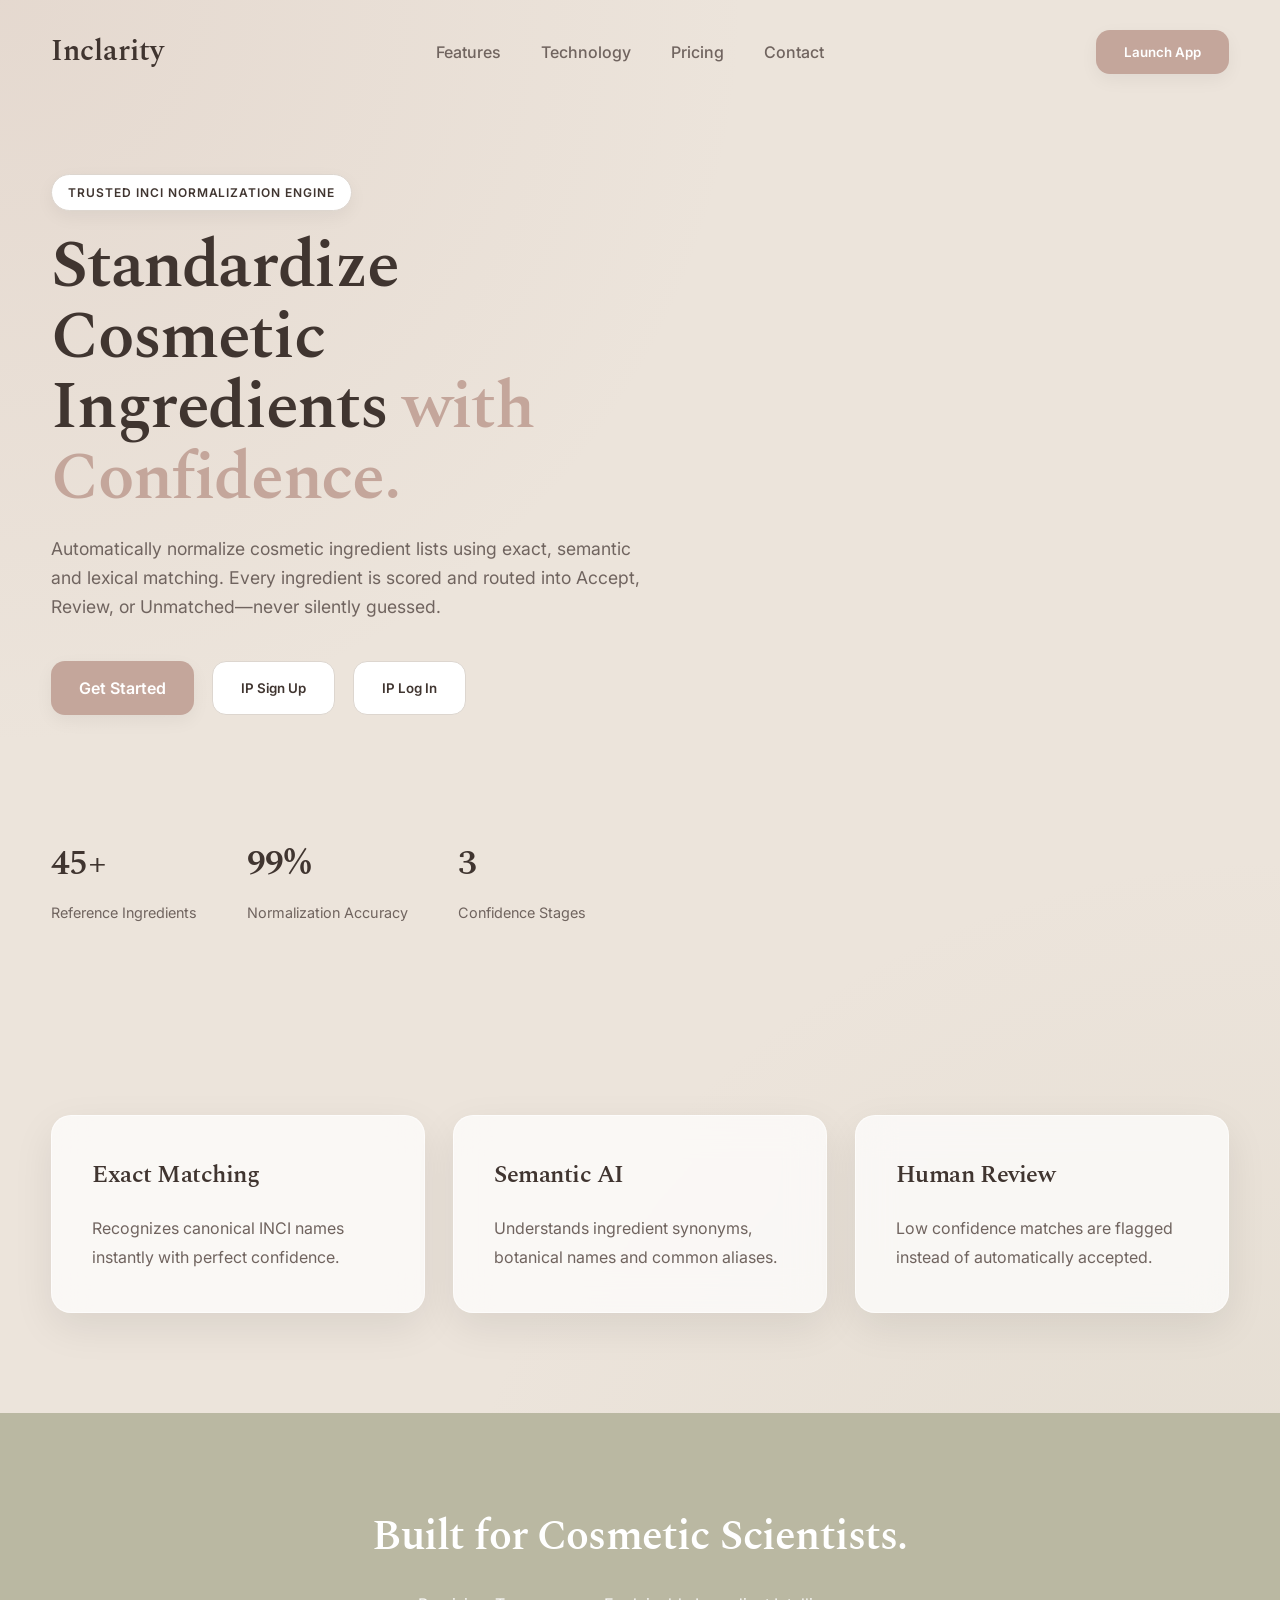
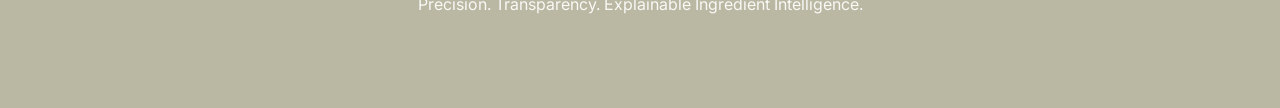
==== ingredient_normalizer/frontend/homepage.html @ b9926842 "Intial Code" ====
<!DOCTYPE html>
<html lang="en">

<head>
    <meta charset="UTF-8">
    <meta name="viewport" content="width=device-width, initial-scale=1.0">
    <title>Cosmetic Ingredient Assay</title>

    <link rel="preconnect" href="https://fonts.googleapis.com">
    <link href="https://fonts.googleapis.com/css2?family=Inter:wght@300;400;500;600;700;800&display=swap"
        rel="stylesheet">

    <link rel="stylesheet" href="styles.css">

</head>

<body>

    <nav>

        <div class="logo">
            Inclarity
        </div>

        <ul>

            <li><a href="#">Features</a></li>
            <li><a href="#">Technology</a></li>
            <li><a href="#">Pricing</a></li>
            <li><a href="#">Contact</a></li>

        </ul>

        <button class="nav-btn">
            Launch App
        </button>

    </nav>


    <header class="hero">

        <div class="hero-left">

            <span class="badge">
                Trusted INCI Normalization Engine
            </span>

            <h1>

                Standardize Cosmetic Ingredients
                <span>with Confidence.</span>

            </h1>

            <p>

                Automatically normalize cosmetic ingredient lists using
                exact, semantic and lexical matching. Every ingredient is
                scored and routed into Accept, Review, or Unmatched—never
                silently guessed.

            </p>

            <div class="buttons">

                <div class="buttons">

                    <a href="/app" class="primary">
                        Get Started
                    </a>

                    <button class="secondary">
                        IP Sign Up
                    </button>
 <button class="secondary">
                    IP Log In
                </button>
                </div>

               

            </div>

            <div class="stats">

                <div>
                    <h2>45+</h2>
                    <span>Reference Ingredients</span>
                </div>

                <div>
                    <h2>99%</h2>
                    <span>Normalization Accuracy</span>
                </div>

                <div>
                    <h2>3</h2>
                    <span>Confidence Stages</span>
                </div>

            </div>

        </div>

<!--
        <div class="hero-right">

            <div class="glass-card">

                <div class="top">

                    <h3>Ingredient Assay</h3>

                    <span class="status">
                        Engine Ready
                    </span>

                </div>

                <textarea>Aqua (Water), Glycerine, Vitamin C,
glycrol, Sodium Hyaluronate,
Fragrance, Unicorn Extract</textarea>

                <button>
                    Analyze Ingredients
                </button>

            </div>
-->

        </div>

    </header>


    <section class="features">

        <div class="feature">

            <h3>Exact Matching</h3>

            <p>
                Recognizes canonical INCI names instantly with perfect confidence.
            </p>

        </div>

        <div class="feature">

            <h3>Semantic AI</h3>

            <p>
                Understands ingredient synonyms, botanical names and common aliases.
            </p>

        </div>

        <div class="feature">

            <h3>Human Review</h3>

            <p>
                Low confidence matches are flagged instead of automatically accepted.
            </p>

        </div>

    </section>


    <footer class="footer-home">

        <h2>Built for Cosmetic Scientists.</h2>

        <p>
            Precision. Transparency. Explainable Ingredient Intelligence.
        </p>

    </footer>

</body>

</html>
---- ingredient_normalizer/frontend/styles.css ----
/* ==========================================================
   SHARED STYLESHEET
   Part 1 — Global Theme
   ========================================================== */

/* ---------- Google Fonts ---------- */
@import url('https://fonts.googleapis.com/css2?family=Inter:wght@300;400;500;600;700;800&family=Spectral:wght@400;500;600;700&family=IBM+Plex+Mono:wght@400;500;600&display=swap');

/* ---------- Variables ---------- */

:root{

    --paper:#ECE4DB;
    --panel:#F8F5F2;
    --surface:#ffffff;

    --rose:#C4A69B;
    --stone:#B8AB9C;
    --parchment:#CFC8BE;
    --olive:#BAB8A2;

    --line:#DDD6CF;
    --line-strong:#C7BEB6;

    --ink:#403530;
    --muted:#70645F;
    --faint:#9B9088;

    --mark:#A27F73;
    --mark-soft:#F3EAE6;

    --pass:#7B9870;
    --pass-bg:#EEF5EB;

    --caution:#C09A58;
    --caution-bg:#FCF5E7;

    --fail:#B96A5D;
    --fail-bg:#FBEDEA;

    --radius:20px;
    --radius-sm:14px;

    --shadow-sm:0 6px 18px rgba(0,0,0,.05);
    --shadow:0 14px 40px rgba(0,0,0,.08);
    --shadow-lg:0 30px 70px rgba(0,0,0,.10);

    --font-display:"Spectral",serif;
    --font-body:"Inter",sans-serif;
    --font-mono:"IBM Plex Mono",monospace;

}

/* ---------- Reset ---------- */

*{
    margin:0;
    padding:0;
    box-sizing:border-box;
}

html{
    scroll-behavior:smooth;
}

body{

    font-family:var(--font-body);

    color:var(--ink);

    background:

    radial-gradient(circle at top left,
    rgba(196,166,155,.18),
    transparent 35%),

    radial-gradient(circle at bottom right,
    rgba(186,184,162,.18),
    transparent 40%),

    var(--paper);

    line-height:1.65;

    -webkit-font-smoothing:antialiased;

}

/* ---------- Typography ---------- */

h1,h2,h3,h4{

    font-family:var(--font-display);

    font-weight:600;

    color:var(--ink);

    letter-spacing:-.02em;

}

p{

    color:var(--muted);

}

a{

    text-decoration:none;

    color:inherit;

}

img{

    max-width:100%;

    display:block;

}

button{

    font-family:inherit;

    cursor:pointer;

    transition:.25s ease;

}

/* ---------- Layout ---------- */

.container{

    width:min(1150px,92%);

    margin:auto;

}

section{

    padding:90px 0;

}

/* ---------- Glass Card ---------- */

.glass{

    background:rgba(255,255,255,.72);

    backdrop-filter:blur(18px);

    -webkit-backdrop-filter:blur(18px);

    border:1px solid rgba(255,255,255,.6);

    box-shadow:var(--shadow);

    border-radius:var(--radius);

}

/* ---------- Buttons ---------- */

.btn,
.primary,
.secondary,
.nav-btn,
.btn-assay,
.btn-assay-outline{

    padding:14px 28px;

    border-radius:14px;

    font-weight:600;

    transition:.25s;

}

.primary,
.nav-btn,
.btn-assay{

    background:var(--rose);

    color:white;

    border:none;

    box-shadow:var(--shadow-sm);

}

.primary:hover,
.nav-btn:hover,
.btn-assay:hover{

    background:#b69489;

    transform:translateY(-2px);

}

.secondary,
.btn-assay-outline{

    background:white;

    border:1px solid var(--line);

    color:var(--ink);

}

.secondary:hover,
.btn-assay-outline:hover{

    border-color:var(--rose);

    color:var(--rose);

    transform:translateY(-2px);

}

/* ---------- Cards ---------- */

.card,
.feature,
.summary-item,
.result-row,
.input-panel,
.glass-card{

    background:rgba(255,255,255,.72);

    backdrop-filter:blur(18px);

    -webkit-backdrop-filter:blur(18px);

    border:1px solid rgba(255,255,255,.55);

    border-radius:20px;

    box-shadow:var(--shadow);

    transition:.25s;

}

.card:hover,
.feature:hover,
.summary-item:hover,
.result-row:hover,
.glass-card:hover{

    transform:translateY(-4px);

}

/* ---------- Badge ---------- */

.badge{

    display:inline-flex;

    align-items:center;

    gap:8px;

    padding:8px 16px;

    border-radius:999px;

    background:white;

    border:1px solid var(--line);

    box-shadow:var(--shadow-sm);

    font-size:.75rem;

    font-weight:600;

    letter-spacing:.08em;

    text-transform:uppercase;

}

/* ---------- Responsive ---------- */

@media(max-width:768px){

    section{

        padding:60px 0;

    }

    .container{

        width:92%;

    }

}

/* ==========================================================
   PART 2 — HOMEPAGE
   ========================================================== */

/* ---------- Navigation ---------- */

nav{

    width:min(1200px,92%);
    margin:auto;

    padding:28px 0;

    display:flex;
    align-items:center;
    justify-content:space-between;

}

.logo{

    font-family:var(--font-display);
    font-size:1.8rem;
    font-weight:600;
    color:var(--ink);

}

nav ul{

    list-style:none;

    display:flex;

    align-items:center;

    gap:40px;

}

nav a{

    color:var(--muted);

    font-weight:500;

    transition:.25s;

}

nav a:hover{

    color:var(--rose);

}

/* ---------- Hero ---------- */

.hero{

    width:min(1200px,92%);
    margin:70px auto 100px;

    display:grid;

    grid-template-columns:1.1fr .9fr;

    gap:70px;

    align-items:center;

}

.hero h1{

    font-size:4.2rem;

    line-height:1.05;

    margin:20px 0;

}

.hero h1 span{

    color:var(--rose);

}

.hero p{

    max-width:620px;

    font-size:1.1rem;

    margin-bottom:40px;

}

.buttons{

    display:flex;

    gap:18px;

    margin-bottom:60px;

}

/* ---------- Statistics ---------- */

.stats{

    display:flex;

    gap:50px;

    flex-wrap:wrap;

}

.stats div{

    min-width:120px;

}

.stats h2{

    font-size:2.2rem;

    margin-bottom:6px;

}

.stats span{

    font-size:.9rem;

    color:var(--muted);

}

/* ---------- Glass Assay Card ---------- */

.glass-card{

    padding:35px;

}

.top{

    display:flex;

    justify-content:space-between;

    align-items:center;

    margin-bottom:25px;

}

.top h3{

    font-size:1.5rem;

}

.status{

    background:var(--olive);

    color:white;

    padding:8px 14px;

    border-radius:999px;

    font-size:.75rem;

    font-weight:600;

}

.glass-card textarea{

    width:100%;

    height:230px;

    resize:none;

    border:none;

    border-radius:16px;

    padding:20px;

    font-family:var(--font-body);

    background:white;

    box-shadow:inset 0 0 0 1px var(--line);

    margin-bottom:22px;

}

.glass-card textarea:focus{

    outline:none;

    box-shadow:
    inset 0 0 0 1px var(--rose),
    0 0 0 4px rgba(196,166,155,.18);

}

.glass-card button{

    width:100%;

    padding:16px;

    border:none;

    border-radius:16px;

    background:var(--rose);

    color:white;

    font-size:1rem;

    font-weight:600;

}

.glass-card button:hover{

    background:#b69489;

}

/* ---------- Features ---------- */

.features{

    width:min(1200px,92%);
    margin:auto;

    display:grid;

    grid-template-columns:repeat(3,1fr);

    gap:28px;

    padding-bottom:100px;

}

.feature{

    padding:40px;

}

.feature h3{

    margin-bottom:18px;

    font-size:1.5rem;

}

.feature p{

    line-height:1.8;

}

/* ---------- Footer ---------- */

footer{

    background:var(--olive);

    color:white;

    text-align:center;

    padding:90px 20px;

}

footer h2{

    color:white;

    font-size:2.6rem;

    margin-bottom:20px;

}

footer p{

    color:white;

    opacity:.9;

    max-width:650px;

    margin:auto;

}

/* ---------- Responsive ---------- */

@media(max-width:1000px){

    nav ul{

        display:none;

    }

    .hero{

        grid-template-columns:1fr;

        gap:50px;

    }

    .hero h1{

        font-size:3rem;

    }

    .features{

        grid-template-columns:1fr;

    }

    .stats{

        gap:30px;

    }

}

@media(max-width:600px){

    .buttons{

        flex-direction:column;

    }

    .stats{

        flex-direction:column;

    }

    .hero h1{

        font-size:2.4rem;

    }

}

/* ==========================================================
   PART 3 — INCI NORMALIZER APP
   ========================================================== */

/* ---------- Header ---------- */

.header{
    margin-bottom:40px;
}

.eyebrow{
    display:inline-block;
    color:var(--rose);
    font-family:var(--font-mono);
    text-transform:uppercase;
    letter-spacing:.12em;
    font-size:.75rem;
    margin-bottom:10px;
}

.display-title{
    font-size:3rem;
    line-height:1.05;
    margin-bottom:18px;
}

.subtitle{
    max-width:60ch;
    color:var(--muted);
    margin-bottom:22px;
}

.rule{
    border:none;
    border-top:1px solid var(--line);
    margin:22px 0;
}

/* ---------- Engine Status ---------- */

.engine-status{
    display:inline-flex;
    align-items:center;
    gap:10px;
    padding:10px 18px;
    background:#fff;
    border-radius:999px;
    border:1px solid var(--line);
    box-shadow:var(--shadow-sm);
    font-size:.85rem;
}

.status-dot{
    width:10px;
    height:10px;
    border-radius:50%;
    background:var(--pass);
}

/* ---------- Input Panel ---------- */

.input-panel{
    padding:30px;
    margin-bottom:35px;
}

.label{
    display:block;
    margin-bottom:12px;
    font-weight:600;
    color:var(--ink);
}

.textarea{
    width:100%;
    min-height:180px;
    border:1px solid var(--line);
    border-radius:16px;
    padding:18px;
    background:#fff;
    font-family:var(--font-mono);
    resize:vertical;
}

.textarea:focus{
    outline:none;
    border-color:var(--rose);
    box-shadow:0 0 0 4px rgba(196,166,155,.18);
}

.controls{
    display:flex;
    gap:16px;
    align-items:center;
    flex-wrap:wrap;
    margin-top:22px;
}

.loading{
    color:var(--muted);
}

/* ---------- Summary ---------- */

.summary{
    display:grid;
    grid-template-columns:repeat(4,1fr);
    gap:20px;
    margin-bottom:35px;
}

.summary-item{
    padding:24px;
    text-align:center;
}

.summary-num{
    display:block;
    font-size:2rem;
    font-weight:700;
    margin-bottom:8px;
}

.summary-label{
    font-size:.8rem;
    color:var(--muted);
    text-transform:uppercase;
    letter-spacing:.08em;
}

.summary-accepted .summary-num{
    color:var(--pass);
}

.summary-review .summary-num{
    color:var(--caution);
}

.summary-unmatched .summary-num{
    color:var(--fail);
}

/* ---------- Results ---------- */

.results{
    display:flex;
    flex-direction:column;
    gap:24px;
}

.result-row{
    padding:24px;
    border-left:6px solid var(--stone);
}

.result-row.accepted{
    border-left-color:var(--pass);
}

.result-row.review{
    border-left-color:var(--caution);
}

.result-row.unmatched{
    border-left-color:var(--fail);
}

.row-top{
    display:flex;
    justify-content:space-between;
    align-items:center;
    gap:20px;
    flex-wrap:wrap;
}

.row-names{
    font-size:1.15rem;
    font-weight:600;
}

.raw-name{
    color:var(--ink);
}

.matched-name{
    color:var(--rose);
}

.unmatched-name{
    color:var(--fail);
}

/* ---------- Confidence Scale ---------- */

.assay-scale{
    margin:20px 0;
}

.scale-track{
    position:relative;
    height:12px;
    background:#E8E1DA;
    border-radius:999px;
    overflow:hidden;
}

.scale-fill{
    height:100%;
    border-radius:999px;
}

.accepted .scale-fill{
    background:var(--pass);
}

.review .scale-fill{
    background:var(--caution);
}

.unmatched .scale-fill{
    background:var(--fail);
}

.scale-marker{
    position:absolute;
    top:-28px;
    transform:translateX(-50%);
    font-size:.78rem;
    font-weight:600;
}

.scale-labels{
    display:flex;
    justify-content:space-between;
    margin-top:8px;
    color:var(--muted);
    font-size:.75rem;
}

/* ---------- Badges ---------- */

.badge-accepted,
.badge-review,
.badge-unmatched{
    padding:7px 14px;
    border-radius:999px;
    font-size:.72rem;
    font-weight:600;
    text-transform:uppercase;
}

.badge-accepted{
    background:var(--pass-bg);
    color:var(--pass);
}

.badge-review{
    background:var(--caution-bg);
    color:var(--caution);
}

.badge-unmatched{
    background:var(--fail-bg);
    color:var(--fail);
}

/* ---------- Meta Chips ---------- */

.row-meta{
    display:flex;
    gap:10px;
    flex-wrap:wrap;
    margin-top:18px;
}

.meta-chip{
    padding:6px 14px;
    border-radius:999px;
    background:#F5F2EF;
    font-size:.8rem;
    color:var(--muted);
}

/* ---------- Candidates ---------- */

.candidates{
    margin-top:20px;
    padding-top:20px;
    border-top:1px solid var(--line);
}

.candidate-list{
    list-style:none;
    margin-top:16px;
}

.candidate-list li{
    display:grid;
    grid-template-columns:1fr 90px 50px;
    gap:15px;
    align-items:center;
    padding:10px 0;
}

.score-bar-wrap{
    height:8px;
    background:#ECE4DB;
    border-radius:999px;
    overflow:hidden;
}

.score-bar{
    height:100%;
    background:var(--rose);
}

/* ---------- App Footer ---------- */

.footer{
    margin-top:50px;
    text-align:center;
    color:var(--muted);
    font-size:.85rem;
}

/* ---------- Responsive ---------- */

@media(max-width:900px){

    .summary{
        grid-template-columns:repeat(2,1fr);
    }

    .row-top{
        flex-direction:column;
        align-items:flex-start;
    }

}

@media(max-width:600px){

    .summary{
        grid-template-columns:1fr;
    }

    .controls{
        flex-direction:column;
        align-items:stretch;
    }

    .controls .btn{
        width:100%;
    }

    .display-title{
        font-size:2.2rem;
    }

}
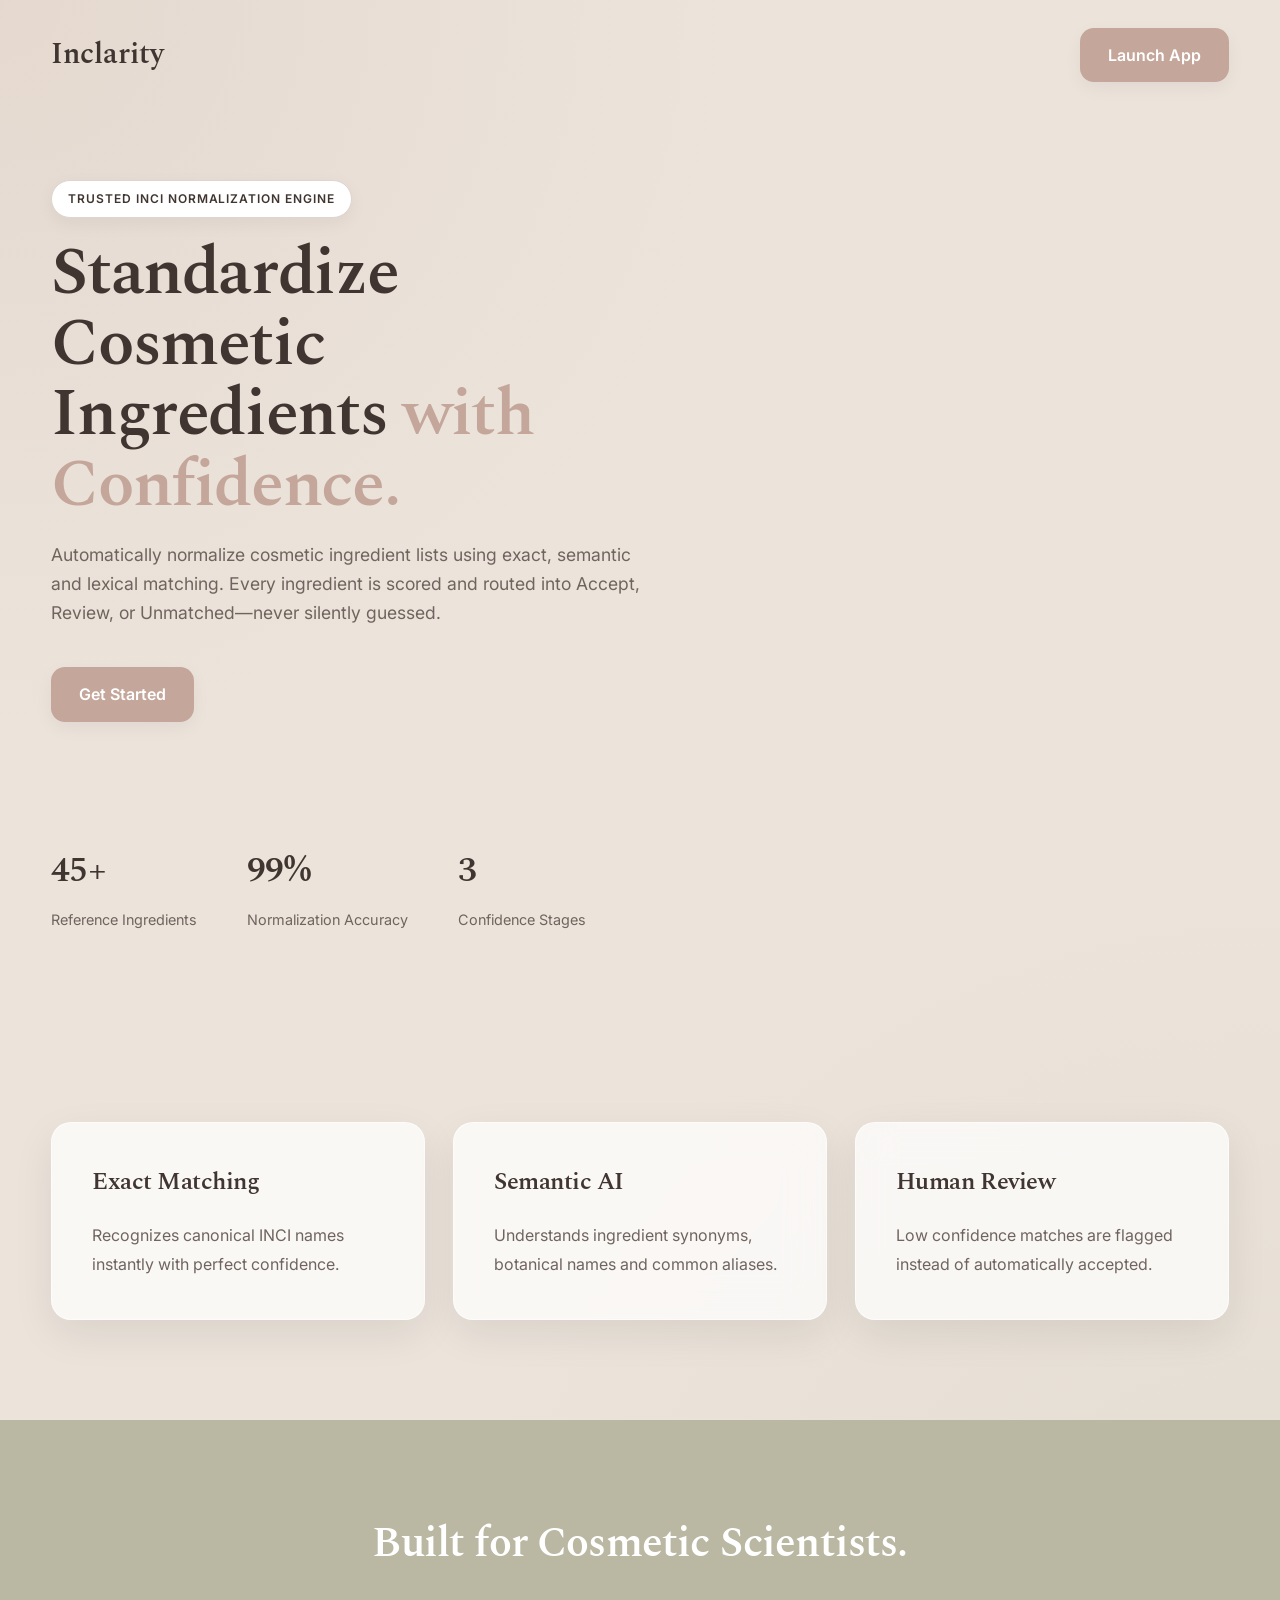
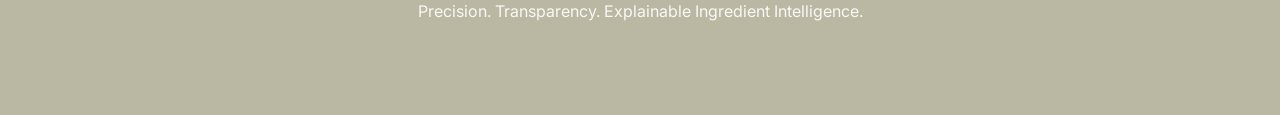
==== commit ea9f4b07: "homepage edit" ====
--- a/ingredient_normalizer/frontend/homepage.html
+++ b/ingredient_normalizer/frontend/homepage.html
@@ -22,18 +22,9 @@
             Inclarity
         </div>
 
-        <ul>
-
-            <li><a href="#">Features</a></li>
-            <li><a href="#">Technology</a></li>
-            <li><a href="#">Pricing</a></li>
-            <li><a href="#">Contact</a></li>
-
-        </ul>
-
-        <button class="nav-btn">
+        <a href="/app" class="nav-btn">
             Launch App
-        </button>
+        </a>
 
     </nav>
 
@@ -70,12 +61,6 @@
                         Get Started
                     </a>
 
-                    <button class="secondary">
-                        IP Sign Up
-                    </button>
- <button class="secondary">
-                    IP Log In
-                </button>
                 </div>
 
                
